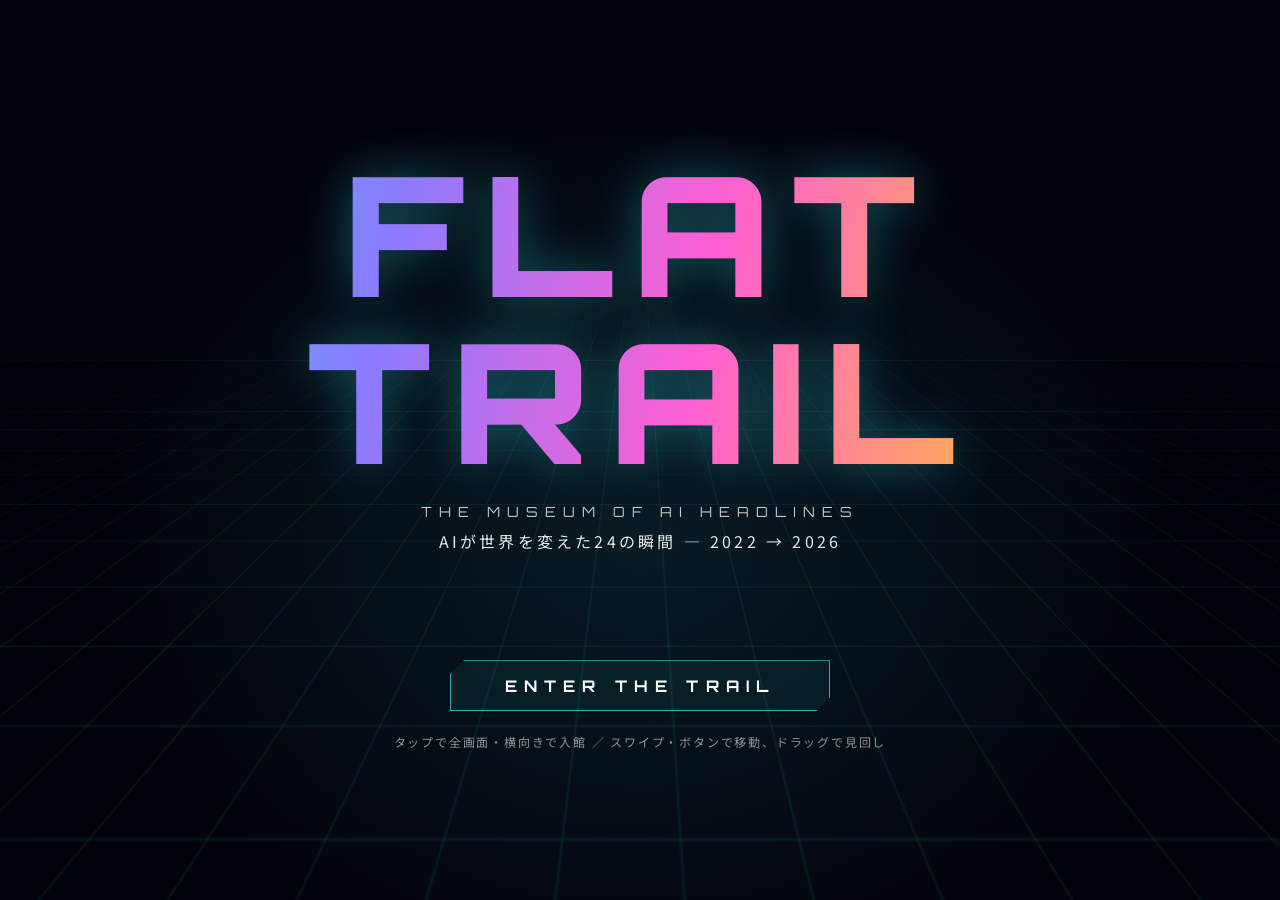
==== site/index.html @ 5f54200d "feat: museum modules (A-F) first integration" ====
<!doctype html>
<html lang="ja">
<head>
  <meta charset="utf-8" />
  <meta name="viewport" content="width=device-width, initial-scale=1, maximum-scale=1, user-scalable=no, viewport-fit=cover" />
  <meta name="theme-color" content="#02030a" />
  <meta name="apple-mobile-web-app-capable" content="yes" />
  <meta name="mobile-web-app-capable" content="yes" />
  <meta name="apple-mobile-web-app-status-bar-style" content="black-translucent" />
  <meta name="description" content="FLAT TRAIL — AIの重大ニュースを巡る3D美術館" />
  <title>FLAT TRAIL — The Museum of AI Headlines</title>
  <link rel="manifest" href="manifest.webmanifest" />
  <link rel="preconnect" href="https://fonts.googleapis.com" />
  <link rel="preconnect" href="https://fonts.gstatic.com" crossorigin />
  <link href="https://fonts.googleapis.com/css2?family=Noto+Sans+JP:wght@400;700;900&family=Orbitron:wght@500;700;900&display=swap" rel="stylesheet" />
  <link rel="stylesheet" href="css/style.css" />
  <script type="importmap">
  { "imports": { "three": "./vendor/three/three.module.js", "three/addons/": "./vendor/three/addons/" } }
  </script>
</head>
<body>
  <canvas id="gl"></canvas>

  <div id="intro">
    <div class="grid"></div>
    <div class="intro-inner">
      <h1 class="logo"><span>FLAT</span> <span>TRAIL</span></h1>
      <p class="tagline">THE MUSEUM OF AI HEADLINES</p>
      <p class="tagline-jp">AIが世界を変えた24の瞬間 — 2022 → 2026</p>
      <div class="loader">
        <div class="load-track"><div id="load-bar"></div></div>
        <div class="load-meta"><span id="load-label">INITIALIZING</span><span id="load-pct">000</span></div>
      </div>
      <button id="btn-start">ENTER THE TRAIL</button>
      <p class="hint">タップで全画面・横向きで入館 ／ スワイプ・ボタンで移動、ドラッグで見回し</p>
    </div>
  </div>

  <div id="rotate">
    <div>
      <div class="phone"></div>
      <p>端末を<b>横向き</b>にしてください</p>
      <small>LANDSCAPE ONLY</small>
    </div>
  </div>

  <div id="hud">
    <div id="progress-wrap"><div id="progress"></div></div>
    <div class="hud-top">
      <div class="brand">FLAT TRAIL<small>AI HEADLINES MUSEUM</small></div>
      <div id="hud-wing" data-id=""></div>
      <div class="hud-right">
        <span id="hud-count">00 / 24</span>
        <button class="icon-btn" id="btn-sound" aria-label="sound">
          <svg viewBox="0 0 24 24" fill="none" stroke="currentColor" stroke-width="2"><path d="M4 9v6h4l5 4V5L8 9H4z"/><path d="M16 8.5a5 5 0 0 1 0 7"/><path d="M18.5 6a8.5 8.5 0 0 1 0 12"/></svg>
        </button>
        <button class="icon-btn" id="btn-info" aria-label="info">
          <svg viewBox="0 0 24 24" fill="none" stroke="currentColor" stroke-width="2"><circle cx="12" cy="12" r="9"/><path d="M12 11v6M12 7.5v.5"/></svg>
        </button>
      </div>
    </div>
    <div class="reticle"></div>

    <article id="card">
      <div class="card-head"><span id="card-no">01</span><span id="card-date"></span><span id="card-cat"></span></div>
      <div id="card-org"></div>
      <h2 id="card-title"></h2>
      <div id="card-en"></div>
      <p id="card-summary"></p>
      <div class="card-foot"><span>IMPACT // <b id="card-impact"></b></span><span>SRC: <span id="card-src"></span></span></div>
    </article>

    <div id="finale">
      <div class="f-inner"><button id="btn-restart">↺ RESTART THE TRAIL</button></div>
    </div>

    <nav id="timeline"></nav>
    <div class="nav">
      <button id="btn-prev" aria-label="previous"><svg viewBox="0 0 24 24" fill="none" stroke="currentColor" stroke-width="2.4"><path d="M15 5l-7 7 7 7"/></svg></button>
      <button id="btn-next" aria-label="next"><svg viewBox="0 0 24 24" fill="none" stroke="currentColor" stroke-width="2.4"><path d="M9 5l7 7-7 7"/></svg></button>
    </div>
    <div id="toast"></div>
  </div>

  <div id="about">
    <div class="box">
      <h2>FLAT TRAIL</h2>
      <p>2022年の生成AIの夜明けから2026年の「出さない」という決断まで、AIの重大ニュース24件を5つのウィングで巡る3D美術館です。</p>
      <p>操作: 右ボタン/左スワイプ = 次へ、左ボタン/右スワイプ = 前へ、ドラッグ = 見回し、カードをタップ = 折りたたみ、ドットタップ = ジャンプ。</p>
      <p>キーボード: <kbd>→</kbd><kbd>←</kbd> / <kbd>Space</kbd></p>
      <p>出典は各展示の SRC 欄および リポジトリの research/ を参照。画像はすべてリアルタイム生成（外部画像不使用）。</p>
      <p style="opacity:.6">Built by Agents A–F · three.js r186 · WebGL2 · WebAudio</p>
    </div>
  </div>

  <script type="module" src="js/main.js"></script>
</body>
</html>
---- site/css/style.css ----
/* style.css — Owner: E  横画面専用 HUD */
:root {
  --c: #38e8ff;
  --glass: rgba(8, 12, 24, 0.55);
  --line: rgba(255, 255, 255, 0.14);
  --en: "Orbitron", "Rajdhani", "Segoe UI", system-ui, sans-serif;
  --jp: "Noto Sans JP", "Hiragino Sans", "Yu Gothic", system-ui, sans-serif;
  --sl: env(safe-area-inset-left, 0px);
  --sr: env(safe-area-inset-right, 0px);
  --sb: env(safe-area-inset-bottom, 0px);
}
* { box-sizing: border-box; margin: 0; padding: 0; -webkit-tap-highlight-color: transparent; }
html, body { width: 100%; height: 100%; height: 100dvh; overflow: hidden; background: #000; color: #fff; font-family: var(--jp);
  overscroll-behavior: none; touch-action: none; user-select: none; -webkit-user-select: none; -webkit-touch-callout: none; }
canvas#gl { position: fixed; inset: 0; width: 100%; height: 100%; display: block; }
button { font: inherit; color: inherit; background: none; border: 0; cursor: pointer; }

/* ---------- ローディング / タイトル ---------- */
#intro { position: fixed; inset: 0; z-index: 30; display: grid; place-items: center; background:
  radial-gradient(ellipse at 50% 60%, rgba(56,232,255,.10), transparent 60%), #02030a; transition: opacity 1.4s ease, visibility 1.4s; }
body.is-started #intro { opacity: 0; visibility: hidden; pointer-events: none; }
#intro .grid { position: absolute; inset: -50%; background-image: linear-gradient(rgba(56,232,255,.08) 1px, transparent 1px), linear-gradient(90deg, rgba(56,232,255,.08) 1px, transparent 1px);
  background-size: 48px 48px; transform: perspective(500px) rotateX(62deg) translateY(10%); animation: gridmove 6s linear infinite; mask-image: radial-gradient(ellipse at 50% 40%, #000 20%, transparent 65%); }
@keyframes gridmove { to { background-position: 0 48px, 0 0; } }
.intro-inner { position: relative; text-align: center; }
.logo { font-family: var(--en); font-weight: 900; font-size: min(13vw, 22vh); letter-spacing: .12em; line-height: 1;
  background: linear-gradient(100deg, #38e8ff, #8a7bff 30%, #ff5fd2 55%, #ffb547 80%, #ff4a5e); -webkit-background-clip: text; background-clip: text; color: transparent;
  filter: drop-shadow(0 0 24px rgba(56,232,255,.35)); animation: logoin 2.2s cubic-bezier(.2,.8,.2,1) both; }
.logo span { display: inline-block; animation: glitch 5s infinite steps(1); }
@keyframes logoin { from { opacity: 0; letter-spacing: .6em; filter: blur(14px); } }
@keyframes glitch { 0%, 92%, 100% { transform: none; } 93% { transform: translate(3px, -2px) skewX(8deg); } 95% { transform: translate(-4px, 1px); } 97% { transform: translate(2px, 2px) skewX(-6deg); } }
.tagline { margin-top: 2.2vh; font-family: var(--en); letter-spacing: .5em; font-size: clamp(9px, 2.2vh, 14px); opacity: .75; animation: fadeup 1.6s .6s both; }
.tagline-jp { margin-top: 1vh; font-size: clamp(10px, 2.6vh, 16px); opacity: .9; letter-spacing: .2em; animation: fadeup 1.6s .9s both; }
@keyframes fadeup { from { opacity: 0; transform: translateY(14px); } }
.loader { margin: 5vh auto 0; width: min(46vw, 420px); }
.load-track { height: 2px; background: rgba(255,255,255,.12); overflow: hidden; }
#load-bar { height: 100%; background: linear-gradient(90deg, #38e8ff, #ff5fd2); transform-origin: left; transform: scaleX(0); transition: transform .3s; box-shadow: 0 0 12px #38e8ff; }
.load-meta { display: flex; justify-content: space-between; margin-top: 8px; font-family: var(--en); font-size: 10px; letter-spacing: .3em; opacity: .7; }
#btn-start { margin-top: 4.5vh; padding: 1.6vh 4.2vw; font-family: var(--en); font-weight: 700; letter-spacing: .45em; font-size: clamp(11px, 2.8vh, 16px);
  border: 1px solid rgba(56,232,255,.7); background: rgba(56,232,255,.06); position: relative; overflow: hidden; opacity: 0; pointer-events: none; transform: translateY(10px); transition: all .8s;
  clip-path: polygon(14px 0, 100% 0, 100% calc(100% - 14px), calc(100% - 14px) 100%, 0 100%, 0 14px); }
body.is-ready #btn-start { opacity: 1; pointer-events: auto; transform: none; }
body.is-ready .loader { opacity: 0; transition: opacity .6s; }
#btn-start::before { content: ""; position: absolute; inset: 0; background: linear-gradient(100deg, transparent 30%, rgba(255,255,255,.35), transparent 70%); transform: translateX(-100%); animation: sheen 2.6s infinite; }
@keyframes sheen { 60%, 100% { transform: translateX(100%); } }
#btn-start:active { background: rgba(56,232,255,.25); }
.hint { margin-top: 2.4vh; font-size: clamp(9px, 2vh, 12px); opacity: .55; letter-spacing: .15em; }

/* ---------- 縦画面ブロッカー ---------- */
#rotate { position: fixed; inset: 0; z-index: 100; display: none; place-items: center; text-align: center; background: #02030a; padding: 10vw; }
#rotate .phone { width: 46px; height: 80px; border: 2px solid #38e8ff; border-radius: 10px; margin: 0 auto 28px; animation: rot 2.2s ease-in-out infinite; box-shadow: 0 0 24px rgba(56,232,255,.5); }
@keyframes rot { 0%, 20% { transform: rotate(0); } 50%, 80% { transform: rotate(-90deg); } 100% { transform: rotate(0); } }
#rotate p { font-size: 15px; line-height: 1.9; letter-spacing: .1em; }
#rotate small { font-family: var(--en); opacity: .6; letter-spacing: .3em; font-size: 10px; }
@media (orientation: portrait) { #rotate { display: grid; } }

/* ---------- HUD ---------- */
#hud { position: fixed; inset: 0; z-index: 10; pointer-events: none; opacity: 0; transition: opacity 1.2s 1s; }
body.is-started #hud { opacity: 1; }
#hud > * { pointer-events: auto; }
.hud-top { position: absolute; top: 2.6vh; left: calc(2.4vw + var(--sl)); right: calc(2.4vw + var(--sr)); display: flex; align-items: flex-start; justify-content: space-between; pointer-events: none; }
.brand { font-family: var(--en); font-weight: 900; letter-spacing: .35em; font-size: clamp(10px, 2.4vh, 14px); }
.brand small { display: block; font-weight: 500; letter-spacing: .3em; opacity: .5; font-size: .7em; margin-top: 4px; }
#hud-wing { text-align: center; font-family: var(--en); color: var(--c); text-shadow: 0 0 14px var(--c); }
#hud-wing b { display: block; font-size: clamp(12px, 3.2vh, 20px); letter-spacing: .5em; }
#hud-wing span { font-family: var(--jp); font-size: clamp(9px, 2vh, 12px); letter-spacing: .25em; color: #fff; opacity: .7; }
#hud-wing.flash { animation: wingflash 1.4s ease both; }
@keyframes wingflash { 0% { opacity: 0; letter-spacing: 1.2em; filter: blur(8px); } 100% { opacity: 1; } }
.hud-right { display: flex; gap: 10px; pointer-events: auto; }
.icon-btn { width: clamp(32px, 8vh, 44px); height: clamp(32px, 8vh, 44px); display: grid; place-items: center; border: 1px solid var(--line); background: var(--glass);
  backdrop-filter: blur(10px); -webkit-backdrop-filter: blur(10px); border-radius: 50%; font-family: var(--en); font-size: 12px; }
.icon-btn svg { width: 46%; height: 46%; }
.icon-btn.off { opacity: .4; }
#hud-count { font-family: var(--en); font-size: clamp(10px, 2.4vh, 13px); letter-spacing: .3em; align-self: center; margin-right: 6px; opacity: .8; }

/* 詳細カード */
#card { position: absolute; left: calc(2.4vw + var(--sl)); bottom: calc(14vh + var(--sb)); width: min(40vw, 440px); padding: 2.6vh 1.8vw 2.4vh;
  background: linear-gradient(135deg, rgba(10,14,30,.78), rgba(4,6,14,.6)); backdrop-filter: blur(16px) saturate(1.4); -webkit-backdrop-filter: blur(16px) saturate(1.4);
  border: 1px solid var(--line); border-left: 3px solid var(--c); clip-path: polygon(0 0, calc(100% - 22px) 0, 100% 22px, 100% 100%, 0 100%);
  opacity: 0; transform: translateX(-30px); transition: opacity .5s, transform .6s cubic-bezier(.2,.8,.2,1); pointer-events: none; }
#card.show { opacity: 1; transform: none; pointer-events: auto; }
#card.collapsed #card-summary, #card.collapsed .card-foot { display: none; }
#card::after { content: ""; position: absolute; inset: 0; background: linear-gradient(180deg, transparent, rgba(255,255,255,.04) 50%, transparent); background-size: 100% 6px; pointer-events: none; mix-blend-mode: overlay; }
.card-head { display: flex; align-items: center; gap: 10px; font-family: var(--en); font-size: clamp(9px, 2vh, 12px); letter-spacing: .2em; }
#card-no { font-size: 2.4em; font-weight: 900; color: var(--c); text-shadow: 0 0 18px var(--c); line-height: 1; }
#card-date { font-weight: 700; font-size: 1.3em; }
#card-cat { background: var(--c); color: #02030a; padding: 2px 8px; font-weight: 700; }
#card-org { opacity: .6; margin-top: 4px; font-family: var(--en); font-size: clamp(8px, 1.8vh, 11px); letter-spacing: .25em; text-transform: uppercase; }
#card-title { margin-top: 1.2vh; font-size: clamp(16px, 4.8vh, 28px); font-weight: 900; line-height: 1.25; }
#card-en { color: var(--c); font-family: var(--en); font-size: clamp(9px, 2.1vh, 13px); letter-spacing: .12em; margin-top: .6vh; }
#card-summary { margin-top: 1.6vh; font-size: clamp(11px, 2.7vh, 15px); line-height: 1.75; color: rgba(230,236,255,.92); min-height: 5.2em; }
#card-summary::after { content: "▍"; color: var(--c); animation: blink 1s steps(1) infinite; }
@keyframes blink { 50% { opacity: 0; } }
.card-foot { margin-top: 1.6vh; display: flex; justify-content: space-between; gap: 10px; font-family: var(--en); font-size: clamp(8px, 1.8vh, 10px); letter-spacing: .15em; opacity: .65; }
.card-foot b { color: var(--c); font-family: var(--jp); letter-spacing: .05em; }

/* ナビ */
.nav { position: absolute; bottom: calc(3.4vh + var(--sb)); right: calc(2.4vw + var(--sr)); display: flex; gap: 12px; }
.nav button { width: clamp(46px, 13vh, 66px); height: clamp(46px, 13vh, 66px); border-radius: 50%; border: 1px solid rgba(255,255,255,.25); background: var(--glass);
  backdrop-filter: blur(10px); -webkit-backdrop-filter: blur(10px); display: grid; place-items: center; transition: transform .2s, background .2s, opacity .3s; }
.nav button svg { width: 38%; height: 38%; }
.nav button:active { transform: scale(.9); background: rgba(56,232,255,.25); }
.nav button:disabled { opacity: .25; }
#btn-next { border-color: rgba(56,232,255,.7); box-shadow: 0 0 22px rgba(56,232,255,.25), inset 0 0 18px rgba(56,232,255,.12); }

/* タイムライン */
#timeline { position: absolute; left: 50%; transform: translateX(-50%); bottom: calc(4.2vh + var(--sb)); display: flex; gap: clamp(4px, 1vw, 9px); align-items: center;
  padding: 1.2vh 1.4vw; background: rgba(4,6,14,.4); border: 1px solid var(--line); border-radius: 99px; backdrop-filter: blur(8px); -webkit-backdrop-filter: blur(8px); }
.tl-dot { width: clamp(6px, 1.6vh, 9px); height: clamp(6px, 1.6vh, 9px); border-radius: 50%; background: rgba(255,255,255,.22); transition: all .4s; position: relative; }
.tl-dot::before { content: ""; position: absolute; inset: -8px; }
.tl-dot.past { background: var(--c); opacity: .55; }
.tl-dot.active { background: var(--c); box-shadow: 0 0 10px var(--c), 0 0 22px var(--c); transform: scale(1.7); }
#progress-wrap { position: absolute; left: 0; right: 0; top: 0; height: 2px; background: rgba(255,255,255,.06); }
#progress { height: 100%; transform-origin: left; transform: scaleX(0); background: linear-gradient(90deg, #38e8ff, #8a7bff, #ff5fd2, #ffb547, #ff4a5e); transition: transform 1.2s cubic-bezier(.4,0,.2,1); }

/* 照準/レティクル */
.reticle { position: absolute; left: 50%; top: 50%; width: 22px; height: 22px; margin: -11px; border: 1px solid rgba(255,255,255,.25); border-radius: 50%; pointer-events: none; }
.reticle::after { content: ""; position: absolute; left: 50%; top: 50%; width: 2px; height: 2px; margin: -1px; background: #fff; border-radius: 50%; }

/* フィナーレ */
#finale { position: absolute; inset: 0; display: grid; place-items: center; pointer-events: none; opacity: 0; transition: opacity 1.5s; }
body.is-finale #finale { opacity: 1; }
body.is-finale #card { opacity: 0 !important; }
#finale .f-inner { text-align: center; margin-top: 46vh; }
#finale button { pointer-events: auto; margin-top: 2vh; padding: 1.2vh 2.4vw; border: 1px solid rgba(255,255,255,.35); font-family: var(--en); letter-spacing: .4em; font-size: clamp(9px, 2.2vh, 12px); background: var(--glass); }
body:not(.is-finale) #finale button { pointer-events: none; }

#toast { position: absolute; top: 14vh; left: 50%; transform: translateX(-50%); font-size: 12px; letter-spacing: .2em; padding: 8px 16px; background: var(--glass); border: 1px solid var(--line); opacity: 0; }
#toast.show { animation: toast 2.6s ease both; }
@keyframes toast { 10%, 80% { opacity: 1; } 100% { opacity: 0; } }

/* 情報モーダル */
#about { position: fixed; inset: 0; z-index: 40; display: grid; place-items: center; background: rgba(0,0,0,.6); backdrop-filter: blur(6px); opacity: 0; visibility: hidden; transition: .4s; }
#about.show { opacity: 1; visibility: visible; }
#about .box { width: min(70vw, 640px); max-height: 80vh; overflow: auto; padding: 4vh 3vw; background: rgba(8,12,24,.92); border: 1px solid var(--line); font-size: clamp(10px, 2.4vh, 13px); line-height: 1.9; }
#about h2 { font-family: var(--en); letter-spacing: .3em; font-size: 1.3em; margin-bottom: 1vh; }
#about kbd { font-family: var(--en); border: 1px solid var(--line); padding: 0 6px; }
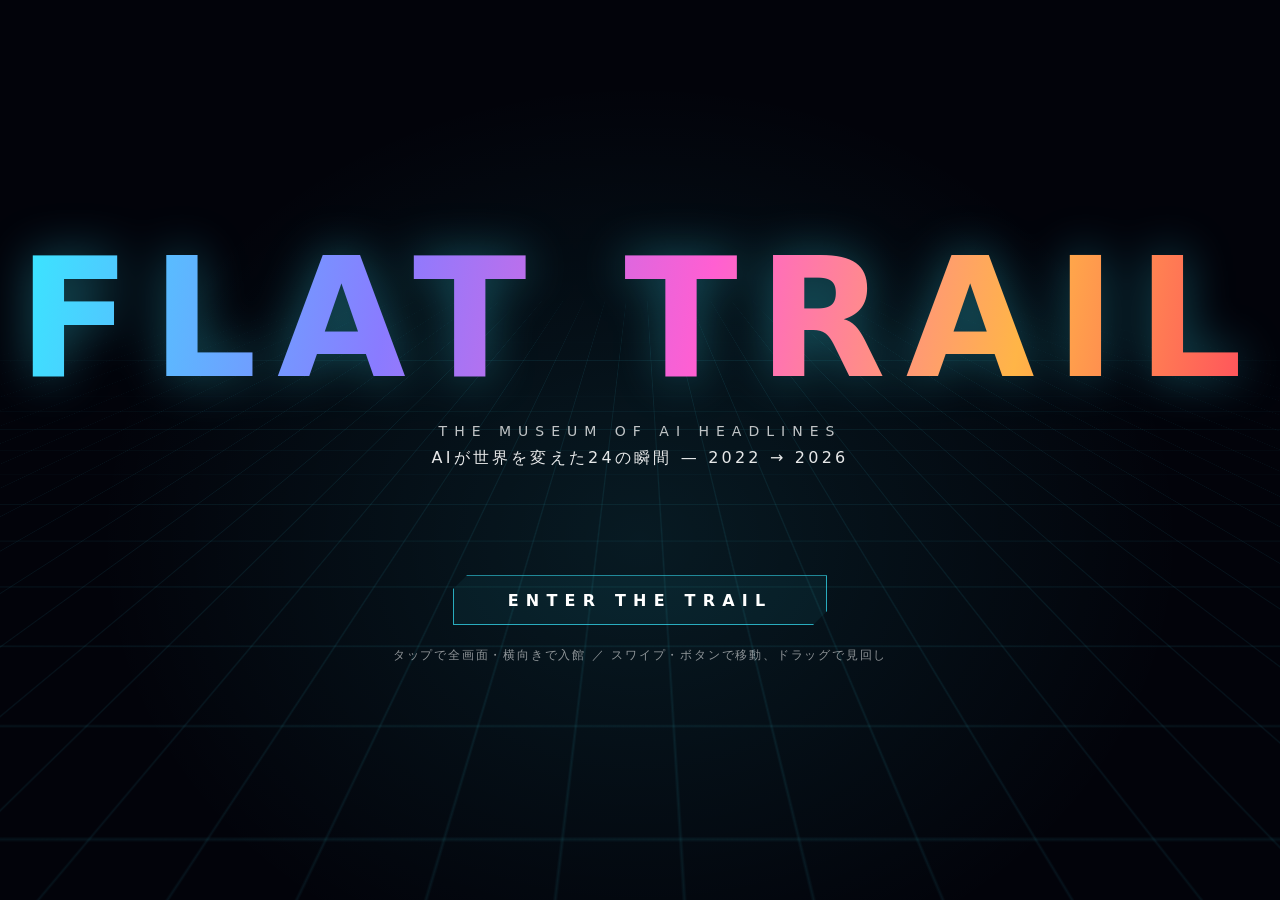
==== commit dd1bf512: "feat(A): apply C requests (neutral tonemap, warm fog, museum fonts)" ====
--- a/site/index.html
+++ b/site/index.html
@@ -12,7 +12,7 @@
   <link rel="manifest" href="manifest.webmanifest" />
   <link rel="preconnect" href="https://fonts.googleapis.com" />
   <link rel="preconnect" href="https://fonts.gstatic.com" crossorigin />
-  <link href="https://fonts.googleapis.com/css2?family=Noto+Sans+JP:wght@400;700;900&family=Orbitron:wght@500;700;900&display=swap" rel="stylesheet" />
+  <link href="https://fonts.googleapis.com/css2?family=Cormorant+Garamond:ital,wght@0,400;0,600;0,700;1,400&family=Noto+Serif+JP:wght@400;600;900&family=Inter:wght@300;400;600&display=swap" rel="stylesheet" />
   <link rel="stylesheet" href="css/style.css" />
   <script type="importmap">
   { "imports": { "three": "./vendor/three/three.module.js", "three/addons/": "./vendor/three/addons/" } }
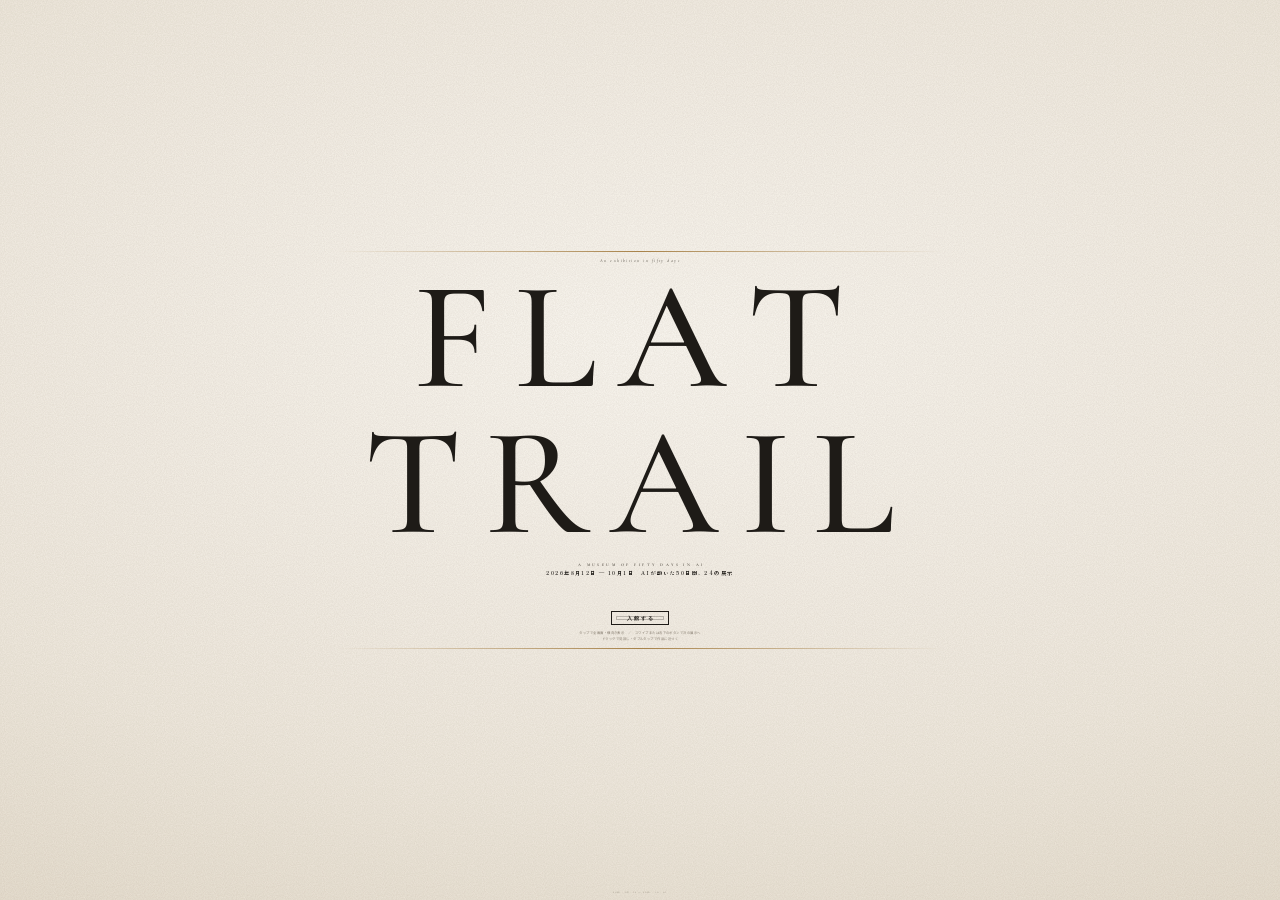
==== commit 2b60cc09: "feat(A): wire ui.onTap/setMoving, single font source" ====
--- a/site/index.html
+++ b/site/index.html
@@ -10,9 +10,10 @@
   <meta name="description" content="FLAT TRAIL — AIの重大ニュースを巡る3D美術館" />
   <title>FLAT TRAIL — The Museum of AI Headlines</title>
   <link rel="manifest" href="manifest.webmanifest" />
+  <link rel="icon" href="favicon.svg" type="image/svg+xml" />
   <link rel="preconnect" href="https://fonts.googleapis.com" />
   <link rel="preconnect" href="https://fonts.gstatic.com" crossorigin />
-  <link href="https://fonts.googleapis.com/css2?family=Cormorant+Garamond:ital,wght@0,400;0,600;0,700;1,400&family=Noto+Serif+JP:wght@400;600;900&family=Inter:wght@300;400;600&display=swap" rel="stylesheet" />
+  <!-- フォントは style.css の @import (E) で読込: Cormorant Garamond / Shippori Mincho / Noto Sans JP -->
   <link rel="stylesheet" href="css/style.css" />
   <script type="importmap">
   { "imports": { "three": "./vendor/three/three.module.js", "three/addons/": "./vendor/three/addons/" } }
--- a/site/css/style.css
+++ b/site/css/style.css
@@ -1,137 +1,264 @@
-/* style.css — Owner: E  横画面専用 HUD */
+/* style.css — Owner: E
+   FLAT TRAIL — 横画面専用 HUD
+   Art direction: 現代美術館の壁面キャプション。アイボリーの紙・墨・真鍮。ネオン/発光/スキャンライン禁止。 */
+@import url("https://fonts.googleapis.com/css2?family=Cormorant+Garamond:ital,wght@0,400;0,500;0,600;1,400;1,500&family=Shippori+Mincho:wght@500;600;700;800&family=Noto+Sans+JP:wght@400;500;700&display=swap");
+
 :root {
-  --c: #38e8ff;
-  --glass: rgba(8, 12, 24, 0.55);
-  --line: rgba(255, 255, 255, 0.14);
-  --en: "Orbitron", "Rajdhani", "Segoe UI", system-ui, sans-serif;
-  --jp: "Noto Sans JP", "Hiragino Sans", "Yu Gothic", system-ui, sans-serif;
+  --paper: #f4efe6;
+  --paper-2: #ebe3d5;
+  --ink: #1e1b17;
+  --ink-2: #4a443b;
+  --ink-3: #8a8174;
+  --brass: #a8834a;
+  --brass-2: #c9a46a;
+  --rule: rgba(30, 27, 23, 0.16);
+  --c: var(--brass);            /* 展示ごとのアクセント（ui.js が彩度を落として設定） */
+  --serif: "Cormorant Garamond", "Times New Roman", serif;
+  --mincho: "Shippori Mincho", "Hiragino Mincho ProN", "Yu Mincho", serif;
+  --sans: "Noto Sans JP", "Hiragino Sans", "Yu Gothic", system-ui, sans-serif;
   --sl: env(safe-area-inset-left, 0px);
   --sr: env(safe-area-inset-right, 0px);
   --sb: env(safe-area-inset-bottom, 0px);
+  --st: env(safe-area-inset-top, 0px);
+  --ease: cubic-bezier(.22, .7, .16, 1);
+  --u: min(1vh, 1.9px);         /* 横画面の短辺基準ユニット（小型機〜タブレットで破綻しない） */
 }
 * { box-sizing: border-box; margin: 0; padding: 0; -webkit-tap-highlight-color: transparent; }
-html, body { width: 100%; height: 100%; height: 100dvh; overflow: hidden; background: #000; color: #fff; font-family: var(--jp);
-  overscroll-behavior: none; touch-action: none; user-select: none; -webkit-user-select: none; -webkit-touch-callout: none; }
+html, body { width: 100%; height: 100%; height: 100dvh; overflow: hidden; background: #e9e2d6; color: var(--ink); font-family: var(--sans);
+  overscroll-behavior: none; touch-action: none; user-select: none; -webkit-user-select: none; -webkit-touch-callout: none;
+  -webkit-font-smoothing: antialiased; text-rendering: optimizeLegibility; }
 canvas#gl { position: fixed; inset: 0; width: 100%; height: 100%; display: block; }
 button { font: inherit; color: inherit; background: none; border: 0; cursor: pointer; }
-
-/* ---------- ローディング / タイトル ---------- */
-#intro { position: fixed; inset: 0; z-index: 30; display: grid; place-items: center; background:
-  radial-gradient(ellipse at 50% 60%, rgba(56,232,255,.10), transparent 60%), #02030a; transition: opacity 1.4s ease, visibility 1.4s; }
-body.is-started #intro { opacity: 0; visibility: hidden; pointer-events: none; }
-#intro .grid { position: absolute; inset: -50%; background-image: linear-gradient(rgba(56,232,255,.08) 1px, transparent 1px), linear-gradient(90deg, rgba(56,232,255,.08) 1px, transparent 1px);
-  background-size: 48px 48px; transform: perspective(500px) rotateX(62deg) translateY(10%); animation: gridmove 6s linear infinite; mask-image: radial-gradient(ellipse at 50% 40%, #000 20%, transparent 65%); }
-@keyframes gridmove { to { background-position: 0 48px, 0 0; } }
-.intro-inner { position: relative; text-align: center; }
-.logo { font-family: var(--en); font-weight: 900; font-size: min(13vw, 22vh); letter-spacing: .12em; line-height: 1;
-  background: linear-gradient(100deg, #38e8ff, #8a7bff 30%, #ff5fd2 55%, #ffb547 80%, #ff4a5e); -webkit-background-clip: text; background-clip: text; color: transparent;
-  filter: drop-shadow(0 0 24px rgba(56,232,255,.35)); animation: logoin 2.2s cubic-bezier(.2,.8,.2,1) both; }
-.logo span { display: inline-block; animation: glitch 5s infinite steps(1); }
-@keyframes logoin { from { opacity: 0; letter-spacing: .6em; filter: blur(14px); } }
-@keyframes glitch { 0%, 92%, 100% { transform: none; } 93% { transform: translate(3px, -2px) skewX(8deg); } 95% { transform: translate(-4px, 1px); } 97% { transform: translate(2px, 2px) skewX(-6deg); } }
-.tagline { margin-top: 2.2vh; font-family: var(--en); letter-spacing: .5em; font-size: clamp(9px, 2.2vh, 14px); opacity: .75; animation: fadeup 1.6s .6s both; }
-.tagline-jp { margin-top: 1vh; font-size: clamp(10px, 2.6vh, 16px); opacity: .9; letter-spacing: .2em; animation: fadeup 1.6s .9s both; }
-@keyframes fadeup { from { opacity: 0; transform: translateY(14px); } }
-.loader { margin: 5vh auto 0; width: min(46vw, 420px); }
-.load-track { height: 2px; background: rgba(255,255,255,.12); overflow: hidden; }
-#load-bar { height: 100%; background: linear-gradient(90deg, #38e8ff, #ff5fd2); transform-origin: left; transform: scaleX(0); transition: transform .3s; box-shadow: 0 0 12px #38e8ff; }
-.load-meta { display: flex; justify-content: space-between; margin-top: 8px; font-family: var(--en); font-size: 10px; letter-spacing: .3em; opacity: .7; }
-#btn-start { margin-top: 4.5vh; padding: 1.6vh 4.2vw; font-family: var(--en); font-weight: 700; letter-spacing: .45em; font-size: clamp(11px, 2.8vh, 16px);
-  border: 1px solid rgba(56,232,255,.7); background: rgba(56,232,255,.06); position: relative; overflow: hidden; opacity: 0; pointer-events: none; transform: translateY(10px); transition: all .8s;
-  clip-path: polygon(14px 0, 100% 0, 100% calc(100% - 14px), calc(100% - 14px) 100%, 0 100%, 0 14px); }
+a { color: inherit; }
+
+/* 紙の微細なグレイン（SVGノイズ・外部画像不使用） */
+.paper-grain, #intro::before, #about .box::before, #card::before {
+  background-image: url("data:image/svg+xml;utf8,<svg xmlns='http://www.w3.org/2000/svg' width='160' height='160'><filter id='n'><feTurbulence type='fractalNoise' baseFrequency='.9' numOctaves='3' stitchTiles='stitch'/><feColorMatrix values='0 0 0 0 .35  0 0 0 0 .3  0 0 0 0 .24  0 0 0 .55 0'/></filter><rect width='100%' height='100%' filter='url(%23n)'/></svg>");
+}
+
+/* =========================================================
+   タイトル / ローディング
+   ========================================================= */
+#intro { position: fixed; inset: 0; z-index: 30; display: grid; place-items: center; color: var(--ink);
+  background:
+    radial-gradient(120% 90% at 50% 38%, #fbf8f2 0%, #f1ebe0 55%, #e2d8c7 100%);
+  transition: opacity 1.6s var(--ease), visibility 1.6s, transform 2.2s var(--ease); }
+#intro::before { content: ""; position: absolute; inset: 0; opacity: .35; mix-blend-mode: multiply; pointer-events: none; }
+/* 天窓から差す柔らかい光（CSSのみ） */
+#intro::after { content: ""; position: absolute; inset: -20% 10% 0; pointer-events: none;
+  background: conic-gradient(from 180deg at 50% -10%, transparent 0 160deg, rgba(255,246,226,.75) 172deg, transparent 182deg, rgba(255,246,226,.5) 190deg, transparent 200deg 360deg);
+  filter: blur(18px); opacity: .7; animation: shaft 9s ease-in-out infinite alternate; }
+@keyframes shaft { to { transform: translateX(3%) skewX(-2deg); opacity: .45; } }
+body.is-started #intro { opacity: 0; visibility: hidden; pointer-events: none; transform: scale(1.04); }
+#intro .grid { display: none; }
+.intro-inner { position: relative; z-index: 1; text-align: center; width: min(78vw, 980px); }
+.intro-inner::before, .intro-inner::after { content: ""; display: block; height: 1px; margin: 0 auto; background: linear-gradient(90deg, transparent, var(--brass), transparent);
+  width: 0; animation: rulein 2.4s .3s var(--ease) forwards; }
+.intro-inner::before { margin-bottom: calc(var(--u) * 3.4); }
+.intro-inner::after { margin-top: calc(var(--u) * 3.2); animation-delay: .5s; }
+@keyframes rulein { to { width: 62%; } }
+.eyebrow { font-family: var(--serif); font-style: italic; font-size: calc(var(--u) * 2.4); letter-spacing: .32em; color: var(--ink-2);
+  opacity: 0; animation: fadeup 1.6s .2s var(--ease) forwards; }
+.logo { font-family: var(--serif); font-weight: 500; font-size: min(12vw, 21vh); letter-spacing: .14em; line-height: .95; color: var(--ink);
+  margin-top: calc(var(--u) * 1); }
+.logo span { display: inline-block; opacity: 0; transform: translateY(.18em); filter: blur(6px);
+  animation: letterin 1.8s var(--ease) forwards; }
+.logo span:nth-child(2) { animation-delay: .25s; }
+.logo .ch { display: inline-block; opacity: 0; transform: translateY(.22em); animation: letterin 1.6s var(--ease) forwards; animation-delay: calc(.08s * var(--i) + .2s); }
+.logo:has(.ch) span { opacity: 1; transform: none; filter: none; animation: none; }
+@keyframes letterin { to { opacity: 1; transform: none; filter: blur(0); } }
+.tagline { margin-top: calc(var(--u) * 2.6); font-family: var(--serif); font-weight: 600; letter-spacing: .62em; font-size: calc(var(--u) * 2.1); color: var(--ink-2);
+  opacity: 0; animation: fadeup 1.6s .8s var(--ease) forwards; text-indent: .62em; }
+.tagline-jp { margin-top: calc(var(--u) * 1.4); font-family: var(--mincho); font-weight: 600; font-size: calc(var(--u) * 2.7); letter-spacing: .28em; color: var(--ink);
+  opacity: 0; animation: fadeup 1.6s 1.05s var(--ease) forwards; }
+@keyframes fadeup { from { opacity: 0; transform: translateY(10px); } to { opacity: 1; transform: none; } }
+.loader { margin: calc(var(--u) * 5) auto 0; width: min(40vw, 380px); transition: opacity .8s; }
+.load-track { height: 1px; background: var(--rule); overflow: hidden; }
+#load-bar { height: 100%; background: var(--ink); transform-origin: left; transform: scaleX(0); transition: transform .5s var(--ease); }
+.load-meta { display: flex; justify-content: space-between; margin-top: 10px; font-family: var(--serif); font-size: calc(var(--u) * 1.8); letter-spacing: .3em; color: var(--ink-3); font-variant-numeric: tabular-nums; }
+#btn-start { position: relative; margin-top: calc(var(--u) * 4.4); padding: calc(var(--u) * 1.9) calc(var(--u) * 6.4);
+  font-family: var(--serif); font-weight: 600; font-size: calc(var(--u) * 2.4); letter-spacing: .5em; text-indent: .5em; color: var(--ink);
+  border: 1px solid var(--ink); background: transparent; overflow: hidden;
+  opacity: 0; pointer-events: none; transform: translateY(8px); transition: opacity 1s var(--ease), transform 1s var(--ease), color .5s, letter-spacing .6s var(--ease); }
+#btn-start::before { content: ""; position: absolute; inset: 0; background: var(--ink); transform: scaleX(0); transform-origin: right; transition: transform .6s var(--ease); z-index: -1; }
+#btn-start::after { content: ""; position: absolute; inset: 4px; border: 1px solid rgba(30,27,23,.25); pointer-events: none; }
 body.is-ready #btn-start { opacity: 1; pointer-events: auto; transform: none; }
-body.is-ready .loader { opacity: 0; transition: opacity .6s; }
-#btn-start::before { content: ""; position: absolute; inset: 0; background: linear-gradient(100deg, transparent 30%, rgba(255,255,255,.35), transparent 70%); transform: translateX(-100%); animation: sheen 2.6s infinite; }
-@keyframes sheen { 60%, 100% { transform: translateX(100%); } }
-#btn-start:active { background: rgba(56,232,255,.25); }
-.hint { margin-top: 2.4vh; font-size: clamp(9px, 2vh, 12px); opacity: .55; letter-spacing: .15em; }
-
-/* ---------- 縦画面ブロッカー ---------- */
-#rotate { position: fixed; inset: 0; z-index: 100; display: none; place-items: center; text-align: center; background: #02030a; padding: 10vw; }
-#rotate .phone { width: 46px; height: 80px; border: 2px solid #38e8ff; border-radius: 10px; margin: 0 auto 28px; animation: rot 2.2s ease-in-out infinite; box-shadow: 0 0 24px rgba(56,232,255,.5); }
-@keyframes rot { 0%, 20% { transform: rotate(0); } 50%, 80% { transform: rotate(-90deg); } 100% { transform: rotate(0); } }
-#rotate p { font-size: 15px; line-height: 1.9; letter-spacing: .1em; }
-#rotate small { font-family: var(--en); opacity: .6; letter-spacing: .3em; font-size: 10px; }
+body.is-ready .loader { opacity: 0; }
+#btn-start:hover, #btn-start:active { color: var(--paper); letter-spacing: .58em; }
+#btn-start:hover::before, #btn-start:active::before { transform: scaleX(1); transform-origin: left; }
+#btn-start { isolation: isolate; }
+.hint { margin-top: calc(var(--u) * 2.6); font-size: calc(var(--u) * 1.75); color: var(--ink-3); letter-spacing: .14em; line-height: 1.8; }
+.intro-credit { position: absolute; z-index: 1; bottom: calc(var(--u) * 3 + var(--sb)); left: 0; right: 0; text-align: center; font-family: var(--serif); font-style: italic;
+  font-size: calc(var(--u) * 1.7); letter-spacing: .2em; color: var(--ink-3); opacity: 0; animation: fadeup 1.6s 1.6s forwards; }
+
+/* =========================================================
+   縦画面ブロッカー
+   ========================================================= */
+#rotate { position: fixed; inset: 0; z-index: 100; display: none; place-items: center; text-align: center; color: var(--ink); padding: 10vw;
+  background: radial-gradient(120% 80% at 50% 40%, #fbf8f2, #e4dacb); }
+#rotate .phone { width: 44px; height: 78px; border: 1.5px solid var(--ink); border-radius: 9px; margin: 0 auto 30px; position: relative;
+  animation: rot 2.6s var(--ease) infinite; }
+#rotate .phone::after { content: ""; position: absolute; left: 50%; bottom: 6px; width: 10px; height: 1.5px; margin-left: -5px; background: var(--ink); }
+@keyframes rot { 0%, 22% { transform: rotate(0); } 52%, 82% { transform: rotate(-90deg); } 100% { transform: rotate(0); } }
+#rotate p { font-family: var(--mincho); font-size: 16px; line-height: 2; letter-spacing: .14em; }
+#rotate small { display: block; margin-top: 6px; font-family: var(--serif); font-style: italic; color: var(--ink-3); letter-spacing: .3em; font-size: 13px; }
 @media (orientation: portrait) { #rotate { display: grid; } }
 
-/* ---------- HUD ---------- */
-#hud { position: fixed; inset: 0; z-index: 10; pointer-events: none; opacity: 0; transition: opacity 1.2s 1s; }
+/* =========================================================
+   HUD
+   ========================================================= */
+#hud { position: fixed; inset: 0; z-index: 10; pointer-events: none; opacity: 0; transition: opacity 1.4s 1.2s var(--ease); color: var(--ink); }
 body.is-started #hud { opacity: 1; }
 #hud > * { pointer-events: auto; }
-.hud-top { position: absolute; top: 2.6vh; left: calc(2.4vw + var(--sl)); right: calc(2.4vw + var(--sr)); display: flex; align-items: flex-start; justify-content: space-between; pointer-events: none; }
-.brand { font-family: var(--en); font-weight: 900; letter-spacing: .35em; font-size: clamp(10px, 2.4vh, 14px); }
-.brand small { display: block; font-weight: 500; letter-spacing: .3em; opacity: .5; font-size: .7em; margin-top: 4px; }
-#hud-wing { text-align: center; font-family: var(--en); color: var(--c); text-shadow: 0 0 14px var(--c); }
-#hud-wing b { display: block; font-size: clamp(12px, 3.2vh, 20px); letter-spacing: .5em; }
-#hud-wing span { font-family: var(--jp); font-size: clamp(9px, 2vh, 12px); letter-spacing: .25em; color: #fff; opacity: .7; }
-#hud-wing.flash { animation: wingflash 1.4s ease both; }
-@keyframes wingflash { 0% { opacity: 0; letter-spacing: 1.2em; filter: blur(8px); } 100% { opacity: 1; } }
-.hud-right { display: flex; gap: 10px; pointer-events: auto; }
-.icon-btn { width: clamp(32px, 8vh, 44px); height: clamp(32px, 8vh, 44px); display: grid; place-items: center; border: 1px solid var(--line); background: var(--glass);
-  backdrop-filter: blur(10px); -webkit-backdrop-filter: blur(10px); border-radius: 50%; font-family: var(--en); font-size: 12px; }
-.icon-btn svg { width: 46%; height: 46%; }
-.icon-btn.off { opacity: .4; }
-#hud-count { font-family: var(--en); font-size: clamp(10px, 2.4vh, 13px); letter-spacing: .3em; align-self: center; margin-right: 6px; opacity: .8; }
-
-/* 詳細カード */
-#card { position: absolute; left: calc(2.4vw + var(--sl)); bottom: calc(14vh + var(--sb)); width: min(40vw, 440px); padding: 2.6vh 1.8vw 2.4vh;
-  background: linear-gradient(135deg, rgba(10,14,30,.78), rgba(4,6,14,.6)); backdrop-filter: blur(16px) saturate(1.4); -webkit-backdrop-filter: blur(16px) saturate(1.4);
-  border: 1px solid var(--line); border-left: 3px solid var(--c); clip-path: polygon(0 0, calc(100% - 22px) 0, 100% 22px, 100% 100%, 0 100%);
-  opacity: 0; transform: translateX(-30px); transition: opacity .5s, transform .6s cubic-bezier(.2,.8,.2,1); pointer-events: none; }
+/* 画面端の柔らかな周辺減光（HUD可読性用。ポスト処理のビネットとは別、ごく弱く） */
+#hud::before { content: ""; position: absolute; inset: 0; pointer-events: none;
+  background: linear-gradient(180deg, rgba(244,239,230,.55), transparent 16%, transparent 72%, rgba(244,239,230,.6)); }
+
+.hud-top { position: absolute; top: calc(var(--u) * 2.6 + var(--st)); left: calc(2.6vw + var(--sl)); right: calc(2.6vw + var(--sr));
+  display: grid; grid-template-columns: 1fr auto 1fr; align-items: start; pointer-events: none; }
+.brand { font-family: var(--serif); font-weight: 600; letter-spacing: .42em; font-size: calc(var(--u) * 2.3); line-height: 1.1; }
+.brand small { display: block; font-weight: 400; font-style: italic; letter-spacing: .18em; color: var(--ink-3); font-size: .78em; margin-top: 3px; }
+#hud-wing { text-align: center; min-width: 30vw; }
+#hud-wing .room-no { display: block; font-family: var(--serif); font-style: italic; font-size: calc(var(--u) * 1.8); letter-spacing: .3em; color: var(--c); }
+#hud-wing b { display: block; font-family: var(--serif); font-weight: 600; font-size: calc(var(--u) * 2.5); letter-spacing: .46em; text-indent: .46em; margin-top: 1px; }
+#hud-wing span:not(.room-no) { display: block; font-family: var(--mincho); font-size: calc(var(--u) * 1.8); letter-spacing: .26em; color: var(--ink-2); margin-top: 2px; }
+#hud-wing.flash > * { animation: wingflash 1.4s var(--ease) both; }
+#hud-wing.flash > *:nth-child(2) { animation-delay: .08s; } #hud-wing.flash > *:nth-child(3) { animation-delay: .16s; }
+@keyframes wingflash { from { opacity: 0; transform: translateY(-6px); } }
+.hud-right { display: flex; gap: calc(var(--u) * 1.2); justify-content: flex-end; align-items: center; pointer-events: auto; }
+.icon-btn { width: calc(var(--u) * 6.6); height: calc(var(--u) * 6.6); min-width: 34px; min-height: 34px; display: grid; place-items: center;
+  border: 1px solid var(--rule); background: rgba(244,239,230,.72); backdrop-filter: blur(10px); -webkit-backdrop-filter: blur(10px); border-radius: 50%;
+  color: var(--ink); transition: background .3s, transform .3s var(--ease); }
+.icon-btn:active { transform: scale(.92); background: var(--paper); }
+.icon-btn svg { width: 44%; height: 44%; stroke-width: 1.6; }
+.icon-btn.off { opacity: .45; }
+.icon-btn.off svg path:not(:first-child) { opacity: 0; }
+#hud-count { font-family: var(--serif); font-size: calc(var(--u) * 2.2); letter-spacing: .16em; margin-right: 6px; font-variant-numeric: tabular-nums lining-nums; }
+#hud-count i { font-style: italic; color: var(--ink-3); margin: 0 .2em; }
+
+/* ---------- 壁面キャプション（詳細カード） ---------- */
+#card { position: absolute; left: calc(2.6vw + var(--sl)); bottom: calc(var(--u) * 14 + var(--sb)); width: min(38vw, 460px); max-height: calc(100% - var(--u) * 30);
+  padding: calc(var(--u) * 2.8) calc(var(--u) * 3.2) calc(var(--u) * 2.4); overflow: hidden;
+  background: rgba(247,243,236,.9); backdrop-filter: blur(14px) saturate(1.05); -webkit-backdrop-filter: blur(14px) saturate(1.05);
+  box-shadow: 0 1px 0 rgba(255,255,255,.8) inset, 0 18px 40px -18px rgba(40,30,15,.45), 0 2px 6px rgba(40,30,15,.12);
+  opacity: 0; transform: translateY(14px); transition: opacity .7s var(--ease), transform .9s var(--ease), max-height .6s var(--ease); pointer-events: none; }
+#card::before { content: ""; position: absolute; inset: 0; opacity: .22; mix-blend-mode: multiply; pointer-events: none; }
+#card::after { content: ""; position: absolute; left: 0; top: calc(var(--u) * 2.8); bottom: calc(var(--u) * 2.4); width: 2px; background: var(--c); transform-origin: top; transform: scaleY(0); transition: transform 1s .2s var(--ease); }
 #card.show { opacity: 1; transform: none; pointer-events: auto; }
-#card.collapsed #card-summary, #card.collapsed .card-foot { display: none; }
-#card::after { content: ""; position: absolute; inset: 0; background: linear-gradient(180deg, transparent, rgba(255,255,255,.04) 50%, transparent); background-size: 100% 6px; pointer-events: none; mix-blend-mode: overlay; }
-.card-head { display: flex; align-items: center; gap: 10px; font-family: var(--en); font-size: clamp(9px, 2vh, 12px); letter-spacing: .2em; }
-#card-no { font-size: 2.4em; font-weight: 900; color: var(--c); text-shadow: 0 0 18px var(--c); line-height: 1; }
-#card-date { font-weight: 700; font-size: 1.3em; }
-#card-cat { background: var(--c); color: #02030a; padding: 2px 8px; font-weight: 700; }
-#card-org { opacity: .6; margin-top: 4px; font-family: var(--en); font-size: clamp(8px, 1.8vh, 11px); letter-spacing: .25em; text-transform: uppercase; }
-#card-title { margin-top: 1.2vh; font-size: clamp(16px, 4.8vh, 28px); font-weight: 900; line-height: 1.25; }
-#card-en { color: var(--c); font-family: var(--en); font-size: clamp(9px, 2.1vh, 13px); letter-spacing: .12em; margin-top: .6vh; }
-#card-summary { margin-top: 1.6vh; font-size: clamp(11px, 2.7vh, 15px); line-height: 1.75; color: rgba(230,236,255,.92); min-height: 5.2em; }
-#card-summary::after { content: "▍"; color: var(--c); animation: blink 1s steps(1) infinite; }
-@keyframes blink { 50% { opacity: 0; } }
-.card-foot { margin-top: 1.6vh; display: flex; justify-content: space-between; gap: 10px; font-family: var(--en); font-size: clamp(8px, 1.8vh, 10px); letter-spacing: .15em; opacity: .65; }
-.card-foot b { color: var(--c); font-family: var(--jp); letter-spacing: .05em; }
-
-/* ナビ */
-.nav { position: absolute; bottom: calc(3.4vh + var(--sb)); right: calc(2.4vw + var(--sr)); display: flex; gap: 12px; }
-.nav button { width: clamp(46px, 13vh, 66px); height: clamp(46px, 13vh, 66px); border-radius: 50%; border: 1px solid rgba(255,255,255,.25); background: var(--glass);
-  backdrop-filter: blur(10px); -webkit-backdrop-filter: blur(10px); display: grid; place-items: center; transition: transform .2s, background .2s, opacity .3s; }
-.nav button svg { width: 38%; height: 38%; }
-.nav button:active { transform: scale(.9); background: rgba(56,232,255,.25); }
-.nav button:disabled { opacity: .25; }
-#btn-next { border-color: rgba(56,232,255,.7); box-shadow: 0 0 22px rgba(56,232,255,.25), inset 0 0 18px rgba(56,232,255,.12); }
-
-/* タイムライン */
-#timeline { position: absolute; left: 50%; transform: translateX(-50%); bottom: calc(4.2vh + var(--sb)); display: flex; gap: clamp(4px, 1vw, 9px); align-items: center;
-  padding: 1.2vh 1.4vw; background: rgba(4,6,14,.4); border: 1px solid var(--line); border-radius: 99px; backdrop-filter: blur(8px); -webkit-backdrop-filter: blur(8px); }
-.tl-dot { width: clamp(6px, 1.6vh, 9px); height: clamp(6px, 1.6vh, 9px); border-radius: 50%; background: rgba(255,255,255,.22); transition: all .4s; position: relative; }
-.tl-dot::before { content: ""; position: absolute; inset: -8px; }
-.tl-dot.past { background: var(--c); opacity: .55; }
-.tl-dot.active { background: var(--c); box-shadow: 0 0 10px var(--c), 0 0 22px var(--c); transform: scale(1.7); }
-#progress-wrap { position: absolute; left: 0; right: 0; top: 0; height: 2px; background: rgba(255,255,255,.06); }
-#progress { height: 100%; transform-origin: left; transform: scaleX(0); background: linear-gradient(90deg, #38e8ff, #8a7bff, #ff5fd2, #ffb547, #ff4a5e); transition: transform 1.2s cubic-bezier(.4,0,.2,1); }
-
-/* 照準/レティクル */
-.reticle { position: absolute; left: 50%; top: 50%; width: 22px; height: 22px; margin: -11px; border: 1px solid rgba(255,255,255,.25); border-radius: 50%; pointer-events: none; }
-.reticle::after { content: ""; position: absolute; left: 50%; top: 50%; width: 2px; height: 2px; margin: -1px; background: #fff; border-radius: 50%; }
-
-/* フィナーレ */
-#finale { position: absolute; inset: 0; display: grid; place-items: center; pointer-events: none; opacity: 0; transition: opacity 1.5s; }
+#card.show::after { transform: scaleY(1); }
+#card.collapsed { max-height: calc(var(--u) * 17); }
+#card.collapsed #card-summary, #card.collapsed .card-foot, #card.collapsed #card-en { opacity: 0; }
+.card-head { position: relative; display: flex; align-items: baseline; gap: calc(var(--u) * 1.6); font-family: var(--serif); font-size: calc(var(--u) * 2); letter-spacing: .14em; color: var(--ink-2); }
+#card-no { font-size: 2.3em; font-weight: 500; font-style: italic; color: var(--c); line-height: .9; letter-spacing: 0; font-variant-numeric: lining-nums; }
+#card-date { font-weight: 600; font-size: 1.15em; color: var(--ink); font-variant-numeric: lining-nums tabular-nums; }
+#card-cat { margin-left: auto; font-family: var(--serif); font-weight: 600; font-size: .78em; letter-spacing: .3em; color: var(--ink-2); border: 1px solid var(--rule); padding: 2px 8px 1px 10px; }
+#card-org { position: relative; margin-top: calc(var(--u) * .8); font-family: var(--serif); font-style: italic; font-size: calc(var(--u) * 2); letter-spacing: .1em; color: var(--ink-3); }
+#card-title { position: relative; margin-top: calc(var(--u) * 1.3); font-family: var(--mincho); font-size: calc(var(--u) * 4.1); font-weight: 700; line-height: 1.32; letter-spacing: .04em; color: var(--ink); }
+#card-en { position: relative; margin-top: calc(var(--u) * .6); font-family: var(--serif); font-style: italic; font-size: calc(var(--u) * 2.3); color: var(--ink-2); letter-spacing: .02em; transition: opacity .4s; }
+#card-summary { position: relative; margin-top: calc(var(--u) * 1.6); padding-top: calc(var(--u) * 1.6); border-top: 1px solid var(--rule);
+  font-family: var(--sans); font-size: calc(var(--u) * 2.05); line-height: 1.95; letter-spacing: .04em; color: var(--ink-2); text-align: justify; transition: opacity .4s; }
+#card-summary .ch { opacity: 0; animation: chin .6s var(--ease) forwards; animation-delay: calc(var(--i) * 12ms + 250ms); }
+@keyframes chin { from { opacity: 0; filter: blur(2px); } to { opacity: 1; filter: none; } }
+.card-foot { position: relative; display: flex; gap: 14px; justify-content: space-between; align-items: baseline; margin-top: calc(var(--u) * 1.6);
+  font-family: var(--serif); font-size: calc(var(--u) * 1.8); letter-spacing: .1em; color: var(--ink-3); transition: opacity .4s; }
+.card-foot b { font-family: var(--mincho); font-weight: 700; color: var(--ink); letter-spacing: .06em; }
+.card-foot a { text-decoration: none; border-bottom: 1px solid var(--rule); pointer-events: auto; }
+#card .card-hint { position: absolute; right: calc(var(--u) * 1.6); top: calc(var(--u) * 1.2); font-family: var(--serif); font-size: calc(var(--u) * 1.5); color: var(--ink-3); opacity: .7; }
+
+/* ---------- 前後ナビ ---------- */
+.nav { position: absolute; right: calc(2.6vw + var(--sr)); bottom: calc(var(--u) * 13 + var(--sb)); display: flex; gap: calc(var(--u) * 1.6); }
+.nav button { width: calc(var(--u) * 9); height: calc(var(--u) * 9); min-width: 44px; min-height: 44px; display: grid; place-items: center; border-radius: 50%;
+  background: rgba(247,243,236,.85); border: 1px solid var(--rule); backdrop-filter: blur(10px); -webkit-backdrop-filter: blur(10px);
+  box-shadow: 0 10px 24px -14px rgba(40,30,15,.5); color: var(--ink); transition: transform .35s var(--ease), background .3s, opacity .4s; }
+.nav button svg { width: 38%; height: 38%; stroke-width: 1.6; }
+.nav button:active { transform: scale(.9); background: var(--paper-2); }
+.nav button:disabled { opacity: .28; pointer-events: none; }
+#btn-next { width: calc(var(--u) * 11); height: calc(var(--u) * 11); background: var(--ink); color: var(--paper); border-color: var(--ink); }
+#btn-next:active { background: #000; }
+#btn-next.pulse::after { content: ""; position: absolute; inset: -1px; border-radius: 50%; border: 1px solid var(--ink); animation: ring 2.4s var(--ease) infinite; }
+#btn-next { position: relative; }
+@keyframes ring { from { transform: scale(1); opacity: .6; } to { transform: scale(1.6); opacity: 0; } }
+
+/* ---------- 50日間タイムライン定規 ---------- */
+#timeline { position: absolute; left: calc(2.6vw + var(--sl)); right: calc(2.6vw + var(--sr)); bottom: calc(var(--u) * 3.2 + var(--sb)); height: calc(var(--u) * 7.4); }
+#timeline .tl-ruler { position: absolute; left: 0; right: 0; bottom: calc(var(--u) * 2.4); height: 1px; background: var(--ink); opacity: .55; }
+#timeline .tl-tick { position: absolute; bottom: calc(var(--u) * 2.4); width: 1px; height: 4px; background: var(--ink); opacity: .35; transform: translateX(-.5px); }
+#timeline .tl-tick.wk { height: 8px; opacity: .6; }
+#timeline .tl-label { position: absolute; bottom: 0; transform: translateX(-50%); font-family: var(--serif); font-size: calc(var(--u) * 1.55); letter-spacing: .16em; color: var(--ink-3); white-space: nowrap; }
+#timeline .tl-label.m { color: var(--ink); font-weight: 600; letter-spacing: .26em; }
+#timeline .tl-now { position: absolute; bottom: calc(var(--u) * 2.4); width: 1px; height: calc(var(--u) * 5); background: var(--brass); transform: translateX(-.5px); transition: left 1.2s var(--ease); }
+#timeline .tl-now::after { content: attr(data-d); position: absolute; left: 6px; top: -2px; font-family: var(--serif); font-style: italic; font-size: calc(var(--u) * 1.6); color: var(--brass); white-space: nowrap; }
+#timeline .tl-fill { position: absolute; left: 0; bottom: calc(var(--u) * 2.4); height: 2px; margin-bottom: -.5px; background: var(--brass); transform-origin: left; transition: width 1.2s var(--ease); }
+.tl-dot { position: absolute; width: 22px; height: 22px; margin-left: -11px; bottom: calc(var(--u) * 2.4 - 11px + var(--lift, 0px)); display: grid; place-items: center; }
+.tl-dot::before { content: ""; width: 7px; height: 7px; border-radius: 50%; background: var(--paper); border: 1px solid var(--ink); transition: transform .4s var(--ease), background .4s; }
+.tl-dot.past::before { background: var(--ink); }
+.tl-dot.active::before { background: var(--c); border-color: var(--c); transform: scale(1.7); }
+.tl-dot.active::after { content: ""; position: absolute; width: 22px; height: 22px; border-radius: 50%; border: 1px solid var(--c); animation: ring 2.4s var(--ease) infinite; }
+.tl-dot:active::before { transform: scale(2); }
+.tl-tip { position: absolute; bottom: calc(var(--u) * 6.4); transform: translateX(-50%); padding: 4px 10px; background: var(--ink); color: var(--paper); font-family: var(--mincho); font-size: calc(var(--u) * 1.7);
+  letter-spacing: .06em; white-space: nowrap; pointer-events: none; opacity: 0; transition: opacity .3s; }
+.tl-tip.show { opacity: 1; }
+
+/* ---------- 進捗バー（上端の髪の毛線） ---------- */
+#progress-wrap { position: absolute; left: 0; right: 0; top: 0; height: 2px; background: transparent; pointer-events: none; }
+#progress { height: 100%; background: var(--brass); transform-origin: left; transform: scaleX(0); transition: transform 1.4s var(--ease); }
+
+/* 中央の照準は美術館では不要 → 小さな十字の焦点表示のみ（移動中は消える） */
+.reticle { position: absolute; left: 50%; top: 50%; width: 14px; height: 14px; margin: -7px; pointer-events: none; opacity: 0; transition: opacity .6s; }
+body.is-moving .reticle { opacity: 0 !important; }
+
+/* ---------- 部屋（展示室）の扉絵：章タイトル ---------- */
+#room-title { position: absolute; inset: 0; display: grid; place-items: center; pointer-events: none; text-align: center; color: var(--ink); opacity: 0; }
+#room-title.show { animation: roomshow 3.6s var(--ease) forwards; }
+#room-title .rt-no { font-family: var(--serif); font-style: italic; font-size: calc(var(--u) * 2.6); letter-spacing: .5em; color: var(--c); }
+#room-title .rt-name { margin-top: calc(var(--u) * 1); font-family: var(--serif); font-weight: 500; font-size: calc(var(--u) * 9); letter-spacing: .3em; text-indent: .3em; line-height: 1; }
+#room-title .rt-sub { margin-top: calc(var(--u) * 1.6); font-family: var(--mincho); font-weight: 600; font-size: calc(var(--u) * 2.8); letter-spacing: .4em; color: var(--ink-2); }
+#room-title .rt-range { margin-top: calc(var(--u) * 1.2); font-family: var(--serif); font-size: calc(var(--u) * 2); letter-spacing: .3em; color: var(--ink-3); }
+#room-title .rt-inner { padding: calc(var(--u) * 3) calc(var(--u) * 8); background: radial-gradient(closest-side, rgba(247,243,236,.85), rgba(247,243,236,0)); }
+@keyframes roomshow { 0% { opacity: 0; transform: translateY(8px); filter: blur(4px); } 18%, 70% { opacity: 1; transform: none; filter: none; } 100% { opacity: 0; transform: translateY(-6px); filter: blur(3px); } }
+
+/* ---------- フィナーレ ---------- */
+#finale { position: absolute; inset: 0; display: grid; place-items: center; pointer-events: none; opacity: 0; transition: opacity 1.6s var(--ease); }
 body.is-finale #finale { opacity: 1; }
-body.is-finale #card { opacity: 0 !important; }
-#finale .f-inner { text-align: center; margin-top: 46vh; }
-#finale button { pointer-events: auto; margin-top: 2vh; padding: 1.2vh 2.4vw; border: 1px solid rgba(255,255,255,.35); font-family: var(--en); letter-spacing: .4em; font-size: clamp(9px, 2.2vh, 12px); background: var(--glass); }
+body.is-finale #card { opacity: 0; pointer-events: none; }
+#finale .f-inner { text-align: center; padding: calc(var(--u) * 4) calc(var(--u) * 9); background: radial-gradient(closest-side, rgba(247,243,236,.9), rgba(247,243,236,0)); }
+#finale .f-eyebrow { font-family: var(--serif); font-style: italic; letter-spacing: .4em; color: var(--brass); font-size: calc(var(--u) * 2.2); }
+#finale .f-title { margin-top: calc(var(--u) * 1); font-family: var(--mincho); font-weight: 700; font-size: calc(var(--u) * 5.4); letter-spacing: .14em; }
+#finale .f-text { margin: calc(var(--u) * 1.8) auto 0; max-width: 54vw; font-size: calc(var(--u) * 2.1); line-height: 2; color: var(--ink-2); letter-spacing: .06em; }
+#finale .f-stats { display: flex; justify-content: center; gap: calc(var(--u) * 6); margin-top: calc(var(--u) * 2.6); font-family: var(--serif); color: var(--ink-3); letter-spacing: .2em; font-size: calc(var(--u) * 1.7); }
+#finale .f-stats b { display: block; font-size: calc(var(--u) * 5); font-weight: 500; color: var(--ink); letter-spacing: 0; line-height: 1.1; }
+#finale button { margin-top: calc(var(--u) * 3); pointer-events: auto; padding: calc(var(--u) * 1.6) calc(var(--u) * 5); border: 1px solid var(--ink);
+  font-family: var(--serif); font-weight: 600; letter-spacing: .4em; font-size: calc(var(--u) * 2.1); background: rgba(247,243,236,.6); transition: background .4s, color .4s; }
+#finale button:active { background: var(--ink); color: var(--paper); }
 body:not(.is-finale) #finale button { pointer-events: none; }
 
-#toast { position: absolute; top: 14vh; left: 50%; transform: translateX(-50%); font-size: 12px; letter-spacing: .2em; padding: 8px 16px; background: var(--glass); border: 1px solid var(--line); opacity: 0; }
-#toast.show { animation: toast 2.6s ease both; }
-@keyframes toast { 10%, 80% { opacity: 1; } 100% { opacity: 0; } }
-
-/* 情報モーダル */
-#about { position: fixed; inset: 0; z-index: 40; display: grid; place-items: center; background: rgba(0,0,0,.6); backdrop-filter: blur(6px); opacity: 0; visibility: hidden; transition: .4s; }
+/* ---------- トースト ---------- */
+#toast { position: absolute; left: 50%; top: calc(var(--u) * 15); transform: translate(-50%, -6px); padding: 8px 18px; background: var(--ink); color: var(--paper);
+  font-family: var(--mincho); font-size: calc(var(--u) * 1.9); letter-spacing: .12em; opacity: 0; pointer-events: none; transition: opacity .5s, transform .6s var(--ease); }
+#toast.show { animation: toast 3s var(--ease) forwards; }
+@keyframes toast { 0% { opacity: 0; transform: translate(-50%, -6px); } 12%, 78% { opacity: 1; transform: translate(-50%, 0); } 100% { opacity: 0; } }
+
+/* ---------- About（館内案内） ---------- */
+#about { position: fixed; inset: 0; z-index: 40; display: grid; place-items: center; background: rgba(30,27,23,.32); backdrop-filter: blur(6px); -webkit-backdrop-filter: blur(6px);
+  opacity: 0; visibility: hidden; transition: opacity .5s, visibility .5s; }
 #about.show { opacity: 1; visibility: visible; }
-#about .box { width: min(70vw, 640px); max-height: 80vh; overflow: auto; padding: 4vh 3vw; background: rgba(8,12,24,.92); border: 1px solid var(--line); font-size: clamp(10px, 2.4vh, 13px); line-height: 1.9; }
-#about h2 { font-family: var(--en); letter-spacing: .3em; font-size: 1.3em; margin-bottom: 1vh; }
-#about kbd { font-family: var(--en); border: 1px solid var(--line); padding: 0 6px; }
+#about .box { position: relative; width: min(64vw, 720px); max-height: 84vh; overflow: auto; padding: calc(var(--u) * 4) calc(var(--u) * 5.4); background: var(--paper); color: var(--ink-2);
+  box-shadow: 0 30px 60px -30px rgba(0,0,0,.5); font-size: calc(var(--u) * 2); line-height: 1.95; letter-spacing: .04em;
+  transform: translateY(10px); transition: transform .6s var(--ease); touch-action: pan-y; }
+#about.show .box { transform: none; }
+#about .box::before { content: ""; position: absolute; inset: 0; opacity: .25; mix-blend-mode: multiply; pointer-events: none; }
+#about h2 { position: relative; font-family: var(--serif); font-weight: 600; letter-spacing: .4em; font-size: calc(var(--u) * 3.4); color: var(--ink); margin-bottom: calc(var(--u) * 1.6);
+  padding-bottom: calc(var(--u) * 1.2); border-bottom: 1px solid var(--rule); }
+#about p { position: relative; margin-top: calc(var(--u) * 1.1); }
+#about kbd { font-family: var(--serif); border: 1px solid var(--rule); padding: 0 6px; margin: 0 2px; background: var(--paper-2); }
+
+/* 動きを減らす設定の尊重 */
+@media (prefers-reduced-motion: reduce) {
+  *, *::before, *::after { animation-duration: .01ms !important; animation-iteration-count: 1 !important; transition-duration: .01ms !important; }
+}
+/* 非常に背の低い横画面（iPhone SE 横など） */
+@media (max-height: 360px) {
+  #card { width: min(42vw, 420px); }
+  #card-title { font-size: calc(var(--u) * 3.7); }
+  .brand small, #hud-wing span:not(.room-no) { display: none; }
+}
